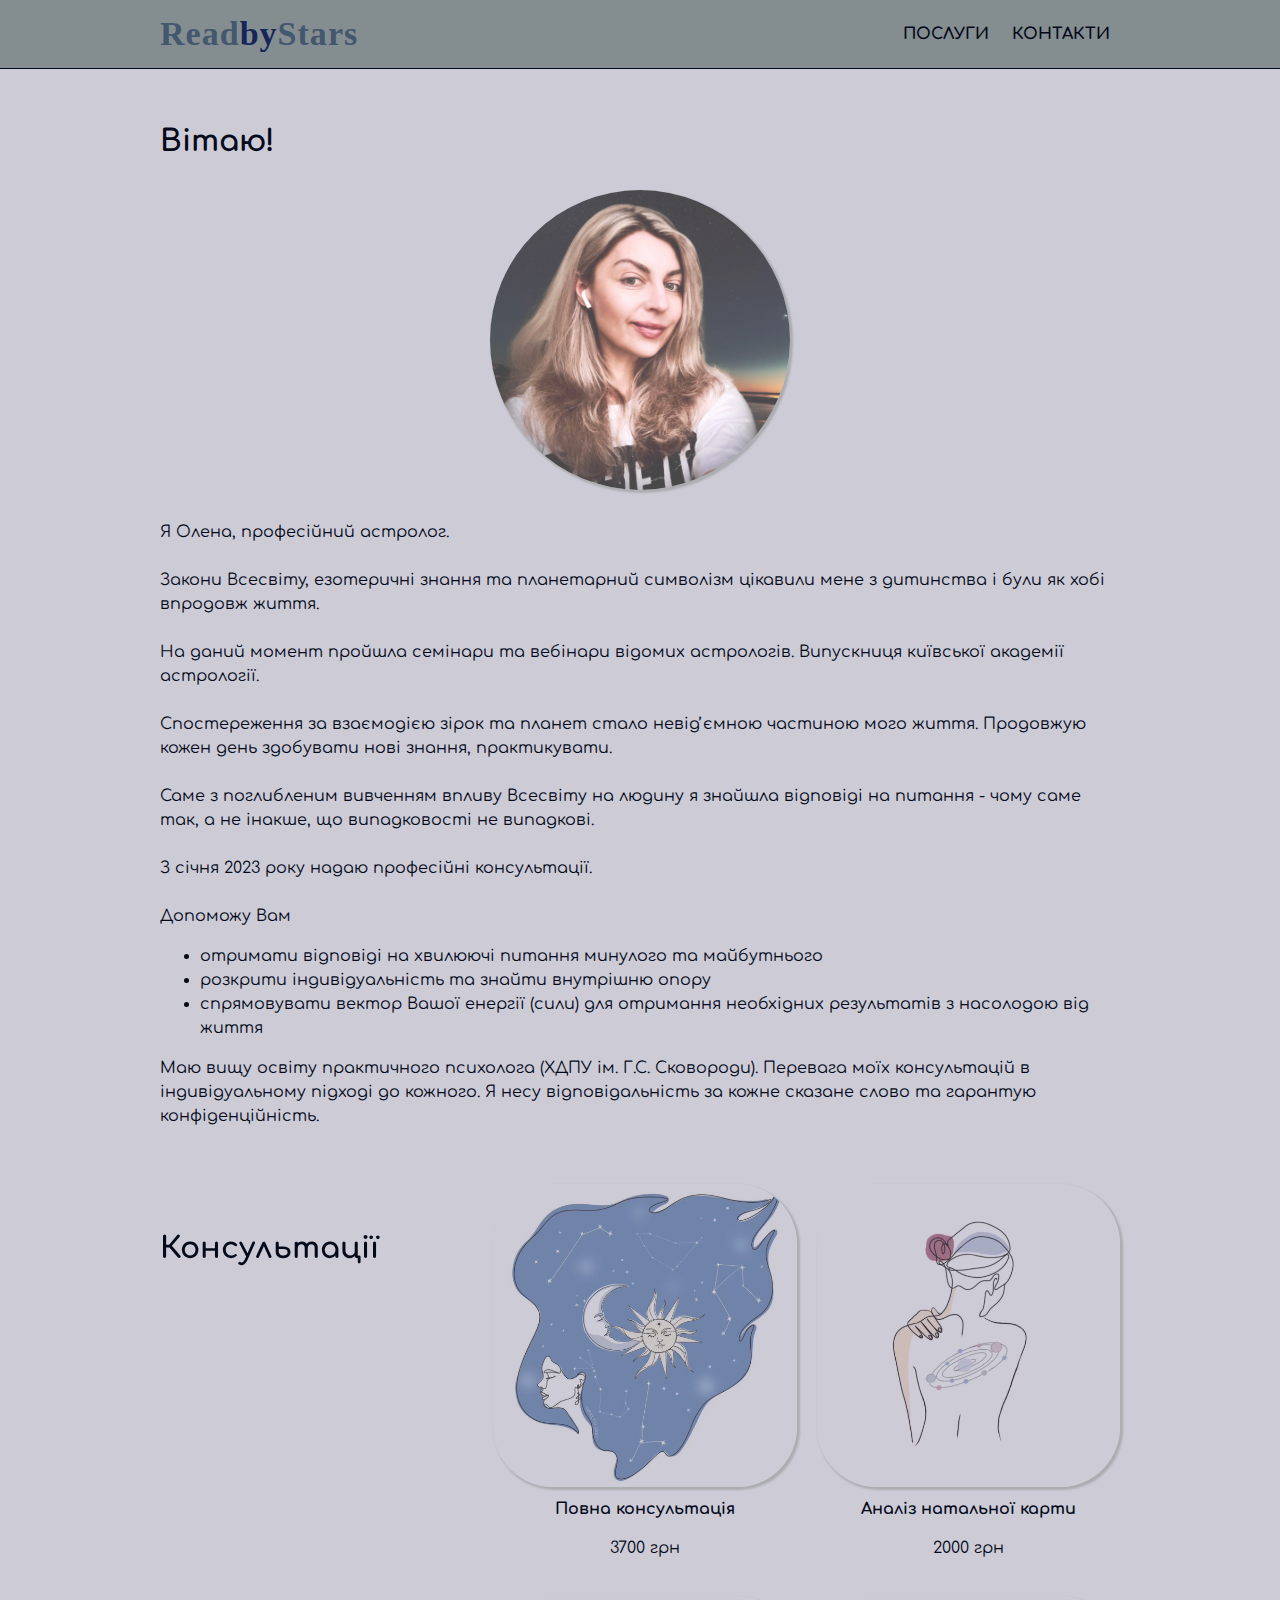
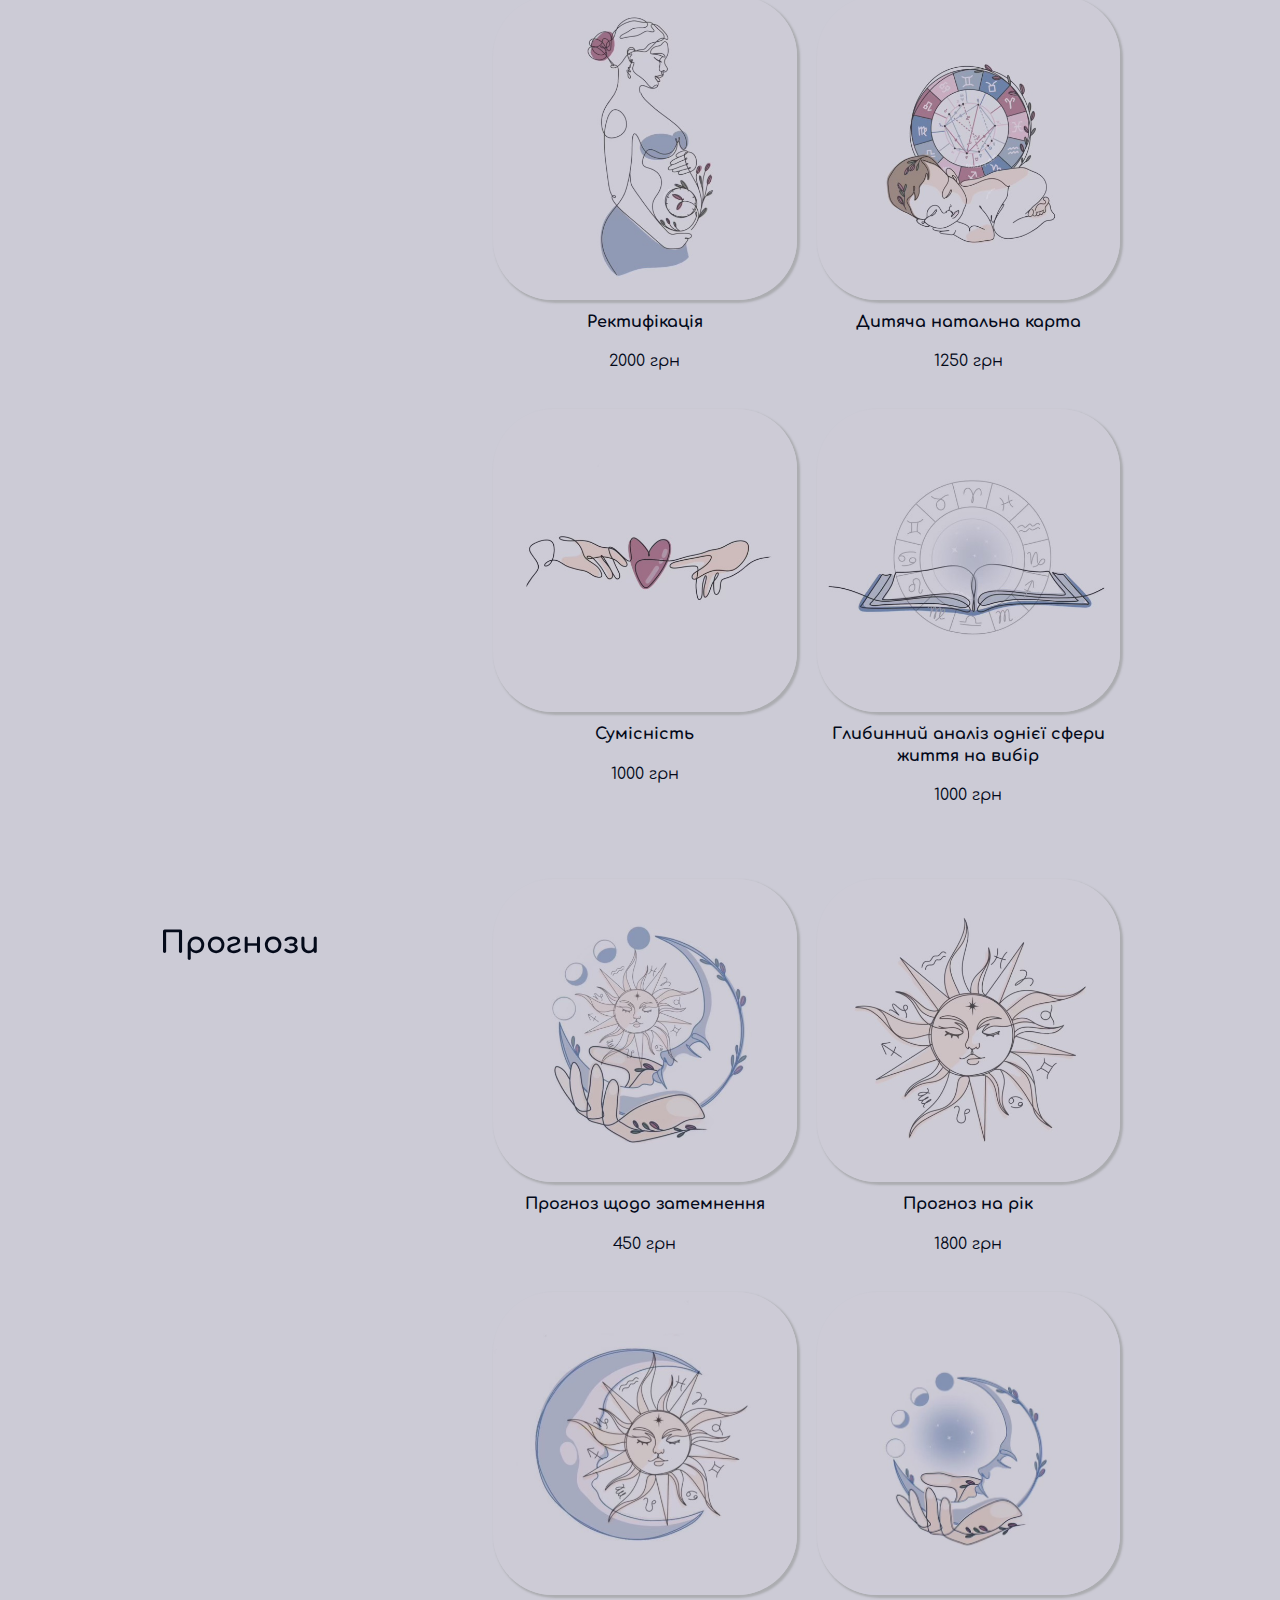
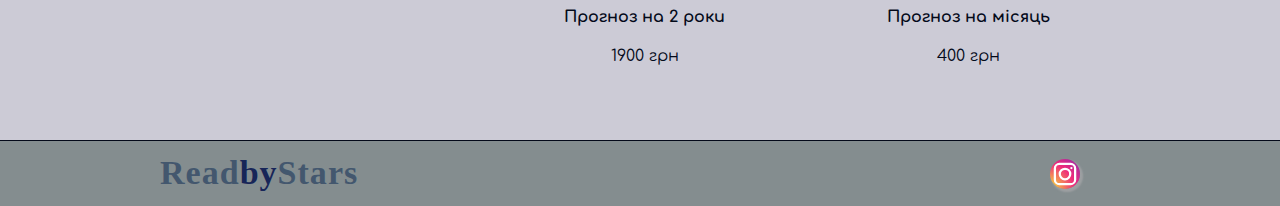
==== services.html @ fa041a6d "add changes" ====
<!DOCTYPE html>
<html lang="en">
  <head>
    <meta charset="UTF-8" />
    <meta
      name="viewport"
      content="width=device-width, initial-scale=1, shrink-to-fit=no, minimal-ui"
    />
    <title>Read by Stars</title>
    <link rel="stylesheet" href="style.css" />
    <link rel="preconnect" href="https://fonts.googleapis.com" />
    <link rel="preconnect" href="https://fonts.gstatic.com" crossorigin />
    <link
      href="https://fonts.googleapis.com/css2?family=Josefin+Sans:wght@100&display=swap"
      rel="stylesheet"
    />
    <link rel="preconnect" href="https://fonts.googleapis.com" />
    <link rel="preconnect" href="https://fonts.gstatic.com" crossorigin />
    <link
      href="https://fonts.googleapis.com/css2?family=Comfortaa:wght@300&display=swap"
      rel="stylesheet"
    />
  </head>
  <body>
    <!-- Шапка -->
    <header class="layout-header">
      <div class="layout-container">
        <a class="logo" href="#"
          ><span class="read">Read</span><span class="by">by</span
          ><span class="stars">Stars</span></a
        >

        <nav class="layout-nav">
          <ul>
            <li class="dropdown">
              <a href="#">Поcлуги</a>

              <div class="dropdown-wrapper">
                <ul class="dropdown-menu">
                  <li>
                    <a href="#services">Консультації</a>
                  </li>
                  <li>
                    <a href="#prognosis">Прогнози</a>
                  </li>
                </ul>
              </div>
            </li>
            <li class="dropdown">
              <a href="#">контакти</a>

              <div class="dropdown-wrapper-contacts">
                <ul class="dropdown-menu">
                  <li>
                    <a class="contact-link" href="mailto:elen@readbystars.space"
                      >elen@readbystars.space</a
                    >
                  </li>

                  <li>
                    <a
                      class="contact-link"
                      href="tg://resolve?domain=@elen_readbystars"
                      >telegram</a
                    >
                  </li>
                  <li>
                    <a
                      href="https://instagram.com/read_by_stars?igshid=MzRlODBiNWFlZA=="
                      >instagram</a
                    >
                  </li>
                </ul>
              </div>
            </li>
          </ul>
        </nav>
      </div>
    </header>

    <!-- Основний контент -->
    <div class="layout-content">
      <div class="layout-container">
        <section class="greeting">
          <h2>Вітаю!</h2>
          <div class="container">
            <img class="photo" src="/images/photo.jpeg" alt="My Photo" />
          </div>
          <p class="paragraph">
            Я Олена, професійний астролог.
            <br /><br />
            Закони Всесвіту, езотеричні знання та планетарний символізм цікавили
            мене з дитинства і були як хобі впродовж життя. <br /><br />На даний
            момент пройшла семінари та вебінари відомих астрологів. Випускниця
            київської академії астрології. <br /><br />Спостереження за
            взаємодією зірок та планет стало невідʼємною частиною мого життя.
            Продовжую кожен день здобувати нові знання, практикувати.
            <br /><br />Саме з поглибленим вивченням впливу Всесвіту на людину я
            знайшла відповіді на питання - чому саме так, а не інакше, що
            випадковості не випадкові. <br /><br />З січня 2023 року надаю
            професійні консультації. <br /><br />
            Допоможу Вам
          </p>
          <ul>
            <li>
              отримати відповіді на хвилюючі питання минулого та майбутнього
            </li>
            <li>розкрити індивідуальність та знайти внутрішню опору</li>
            <li>
              спрямовувати вектор Вашої енергії (сили) для отримання необхідних
              результатів з насолодою від життя
            </li>
          </ul>

          <p>
            Маю вищу освіту практичного психолога (ХДПУ ім. Г.С. Сковороди).
            Перевага моїх консультацій в індивідуальному підході до кожного. Я
            несу відповідальність за кожне сказане слово та гарантую
            конфіденційність.
          </p>
        </section>
        <!-- Консультації -->
        <section id="services" class="section-grid">
          <header class="section-header">
            <h2>Консультації</h2>
          </header>

          <div class="service-grid">
            <article>
              <div class="service-image">
                <img src="/images/1.jpeg" alt="Повна консультація" />
              </div>

              <div class="service-info">
                <h3 class="service-title">
                  <a href="#service-0" class="service-link" id="link0"
                    >Повна консультація</a
                  >
                </h3>
                <p>3700 грн</p>
              </div>

              <div id="service-0" class="modal" data-index="0">
                <div class="modal-box">
                  <h2>Повна консультація</h2>
                  <ol>
                    Склад:
                    <li>
                      Аналіз натальної карти. Інформація по всіх сферах життя:
                      таланти, ресурси, фінансова ємкість, кохання та стосунки,
                      сімʼя, діти, переїзди, призначення та реалізація.
                    </li>
                    <li>Прогнозування подій на найближчі 2 роки.</li>
                    <li>Соляр.</li>
                    <li>Лунар.</li>
                    <li>
                      Ректифікація приблизної дати народження (збірочки або зі
                      слів близьких).
                    </li>
                  </ol>
                  <ul>
                    Для консультації потрібні:
                    <li>Дата, місце, час народження.</li>
                    <li>
                      Заповнення анкети (відправляю одразу після замовлення).
                    </li>
                  </ul>
                  <ul>
                    <li>Вартість: 3700 грн.</li>
                    <li>Час виконання: 2-3 тижні з дати оплати.</li>
                    <li>Формат: онлайн.</li>
                    <li>Тривалість: 1,5 - 2 години.</li>
                  </ul>
                  <div>
                    <button class="button">
                      <a href="tg://resolve?domain=@elen_readbystars"
                        >Замовити</a
                      >
                    </button>
                    <a href="#close" title="Close" class="close" id="close0"
                      >×</a
                    >
                  </div>
                  <!-- <a href="#close" title="Close" class="close" id="close0">×</a> -->
                </div>
              </div>
            </article>

            <article>
              <div class="service-image">
                <img src="/images/3.jpeg" alt="Аналіз натальної карти" />
              </div>

              <div class="service-info">
                <h3 class="service-title">
                  <a href="#service-2" class="service-link" id="link2"
                    >Аналіз натальної карти</a
                  >
                </h3>
                <p>2000 грн</p>
              </div>

              <div class="modal" id="service-2" data-index="2">
                <div class="modal-box">
                  <h2>Аналіз натальної карти</h2>
                  <p>
                    Гороскоп народження або натальна карта - це унікальнe
                    джерело про нас.
                  </p>
                  <ul>
                    Необхідні дані:
                    <li>
                      Точний час народження (бірочка з пологового або
                      ректифікація).
                    </li>
                    <li>Дата та місце народження.</li>
                  </ul>
                  <p>
                    Розглядаються загально всі сфери життя: сильні/слабкі
                    сторони, таланти, можливості, ресурси, фінансова ємкість,
                    джерела доходів, прибуткова діяльність, мотивація,
                    реалізація, переїзди/еміграція ,особисте життя, партнерство,
                    аналіз відповідного образу партнера, очікування від шлюбу,
                    діти, сімʼя, приховані можливості, аналіз ресурсу для
                    зростання та розвитку.
                  </p>
                  <ul>
                    <li>Вартість: 2000 грн.</li>
                    <li>Час виконання: 2 тижні з дати оплати.</li>
                    <li>Формат: онлайн.</li>
                    <li>Тривалість: 1 - 2 години.</li>
                  </ul>
                  <button class="button">
                    <a href="tg://resolve?domain=@elen_readbystars">Замовити</a>
                  </button>
                  <a href="#close" title="Close" class="close" id="close2">×</a>
                </div>
              </div>
            </article>

            <article>
              <div class="service-image">
                <img src="/images/2.jpeg" alt="Ректифікація" />
              </div>

              <div class="service-info">
                <h3 class="service-title">
                  <a href="#service-1" class="service-link" id="link1"
                    >Ректифікація</a
                  >
                </h3>
                <p>2000 грн</p>
              </div>

              <div class="modal" id="service-1" data-index="1">
                <div class="modal-box">
                  <h2>Ректифікація</h2>
                  <p>
                    Точний час народження необхідний для якісних астрологічних
                    прогнозів та гороскопів. Визначнння робиться методом
                    астрологічних розрахунків на основі важливих подій з
                    минулого життя. Чим точніше дати та опис подій, тим краще.
                  </p>

                  <ul>
                    Кожний відповідальний астролог підтвердить, що ректифікація
                    є найскладніша й найзатратніша на ресурси послуга як для
                    клієнта, так і для астролога:
                    <li>
                      Вам доведеться якомога точніше вказати дати подій вашого
                      минулого.
                    </li>
                    <li>
                      Мені, за потреби, доведеться задавати уточнюючі питання.
                    </li>
                  </ul>

                  <p>
                    В моєму світосприйнятті можливо абсолютно все - за Вашу
                    відвертість гарантую залізну конфіденційність!
                  </p>

                  <ul>
                    <li>Вартість: 2000 грн.</li>
                    <li>Час виконання: 2 тижні з дати оплати.</li>
                    <li>Формат: онлайн.</li>
                    <li>Тривалість: 40-60 хвилин.</li>
                    <li>В подарунок йде картина гороскопу народження.</li>
                  </ul>
                  <button class="button">
                    <a href="tg://resolve?domain=@elen_readbystars">Замовити</a>
                  </button>
                  <a href="#close" title="Close" class="close" id="close1">×</a>
                </div>
              </div>
            </article>

            <article>
              <div class="service-image">
                <img src="/images/4.jpeg" alt="Дитяча натальна карта" />
              </div>

              <div class="service-info">
                <h3 class="service-title">
                  <a href="#service-3" class="service-link" id="link3"
                    >Дитяча натальна карта</a
                  >
                </h3>
                <p>1250 грн</p>
              </div>

              <div class="modal" id="service-3" data-index="3">
                <div class="modal-box">
                  <h2>Дитяча натальна карта</h2>
                  <p>
                    Консультація допоможе краще розуміти дитину та відповісти на
                    багато «Як?»
                  </p>
                  <ul>
                    <li>
                      Якою «мовою» розмовляти, щоб дитина Вас чула та було
                      взаєморозуміння.
                    </li>
                    <li>
                      Як дитину буде сприймати оточення та як вона сприйматиме
                      соціум.
                    </li>
                    <li>
                      Які є потреби, сильні та слабкі сторони, підкорегувати.
                    </li>
                    <li>
                      Через яку сферу дитина зможе розкрити свій потенціал,
                      сформувати напрямок розвитку талантів. Підібір гуртків.
                    </li>
                    <li>
                      Який спортивний розвиток обрати, бажані фізичні
                      навантаження.
                    </li>
                    <li>Як замотивувати дитину без тиску.</li>
                    <li>
                      Як правильно відновлювати ментальне здоров‘я дитини.
                    </li>
                    <li>
                      В якому віці будуть відбуватись кризи (початок та
                      закінчення), як будуть проходити.
                    </li>
                  </ul>
                  <p>
                    Даю чіткі дати криз, бо знаю як працює прогностика <br />Для
                    замовлення консультації вкажіть дату, місце та вірний час
                    народження дитини.
                  </p>
                  <ul>
                    <li>Вартість: 1250 грн.</li>
                    <li>Час виконання: 1 тиждень з дати оплати.</li>
                    <li>Формат: онлайн.</li>
                    <li>Тривалість: 1 година.</li>
                  </ul>
                  <button class="button">
                    <a href="tg://resolve?domain=@elen_readbystars">Замовити</a>
                  </button>

                  <a href="#close" title="Close" class="close" id="close3">×</a>
                </div>
              </div>
            </article>

            <article>
              <div class="service-image">
                <img src="/images/6.jpeg" alt="Прогноз на рік" />
              </div>

              <div class="service-info">
                <h3 class="service-title">
                  <a href="#service-5" class="service-link" id="link5"
                    >Сумісність</a
                  >
                </h3>
                <p>1000 грн</p>
              </div>

              <div class="modal" id="service-5" data-index="5">
                <div class="modal-box">
                  <h2>Сумісність</h2>
                  <p>
                    Глибинний аналіз відносин між двома людьми на підставі
                    інформації о взаємодії на психологічному, фізичному,
                    інтелектуальному та дієвому рівні. Розглядається взаємодія
                    всіх елементів: планет, будинків, кармічних та фіктивних
                    точок. З особистого досвіду, взаємопритяжіння відбувається
                    за схожими аспектами або розташуванням світил та планет.
                    Часто нас притягують протилежності - якості, яких в мене
                    нема, я хочу отримати у партнера, «наповнитись» від нього.
                    Природа і суть взаємовідносин відрізняється , коли
                    розглядаємо кохання або робочі стосунки. Романтичні
                    відносини або кохання - найпопулярніша консультація. Надасть
                    розуміння того, який партнер потрібен для сімейного щастя та
                    гармонії Вам та партнеру. Сфери взаємодії, мета зустрічі,
                    гострі кути, кризи та як їх обережно обходити. Останнім
                    часом астрологія використовується і для побудови міцного
                    бізнес - партнерства.
                  </p>
                  <p>Для замовлення консультації необхідні:</p>
                  <ul>
                    <li>Ваша дата, місце та вірний час народження.</li>
                    <li>
                      Дата та місце народження партнера. Час народження за
                      можливості.
                    </li>
                  </ul>
                  <ul>
                    <li>Вартість: 1000 грн.</li>
                    <li>Час виконання: 1 тиждень з дати оплати.</li>
                    <li>Формат: онлайн.</li>
                    <li>Тривалість: 1 година.</li>
                  </ul>
                  <button class="button">
                    <a href="tg://resolve?domain=@elen_readbystars">Замовити</a>
                  </button>

                  <a href="#close" title="Close" class="close" id="close5">×</a>
                </div>
              </div>
            </article>

            <article>
              <div class="service-image">
                <img src="/images/5.jpeg" alt="Синастрія" />
              </div>

              <div class="service-info">
                <h3 class="service-title">
                  <a href="#service-4" class="service-link" id="link4"
                    >Глибинний аналіз однієї сфери життя на вибір</a
                  >
                </h3>
                <p>1000 грн</p>
              </div>

              <div class="modal" id="service-4" data-index="4">
                <div class="modal-box">
                  <h2>Глибинний аналіз однієї сфери життя на вибір</h2>
                  <p>
                    Наш гороскоп народження містить безмежне символічне
                    інформаційне джерело. Кожна сфера має підсфери, а та в свою
                    чергу свої…Там є абсолютно ВСЕ!
                  </p>

                  <ul>
                    Для консультації потрібні:
                    <li>Дата, місце, точний час народження.</li>
                    <li>Заповнення анкети.</li>
                  </ul>

                  <ul>
                    <li>Вартість: 1000 грн.</li>
                    <li>Час виконання: 1 тиждень з дати оплати.</li>
                    <li>Формат: онлайн.</li>
                    <li>Тривалість: 1 година.</li>
                  </ul>
                  <button class="button">
                    <a href="tg://resolve?domain=@elen_readbystars">Замовити</a>
                  </button>
                  <a href="#close" title="Close" class="close" id="close4">×</a>
                </div>
              </div>
            </article>
          </div>
        </section>

        <!-- Прогнози -->
        <section id="prognosis" class="section-grid">
          <header class="section-header">
            <h2>Прогнози</h2>
          </header>

          <div class="service-grid">
            <article>
              <div class="service-image">
                <img src="/images/7.jpeg" alt="Прогноз на рік" />
              </div>

              <div class="service-info">
                <h3 class="service-title">
                  <a href="#service-5" class="service-link" id="link6"
                    >Прогноз щодо затемнення</a
                  >
                </h3>
                <p>450 грн</p>
              </div>

              <div class="modal" id="service-6" data-index="5">
                <div class="modal-box">
                  <h2>Прогноз щодо затемнення</h2>
                  <p>
                    Це звичайні явища, які відбуваються щороку, але вплив від
                    них завжди помітний, та проявляється індивідуально.
                    Затемнення впливають на сфери, де найближчим часом будуть
                    помітні зміни. Дають нові можливості та дбають про
                    особистісний зріст. Вони можуть бути значущими і повністю
                    змінити життя. А можуть пройти без суттєвих змін. Щоб
                    дізнатись більше як саме вплинуть затемнення на Вас,
                    достатньо знати дату, місце та вірний час народження. Я знаю
                    про затемнення все!
                  </p>

                  <ul>
                    <li>Вартість: 450 грн.</li>
                    <li>Час виконання: 1 тиждень з дати оплати.</li>
                    <li>Формат: онлайн.</li>
                    <li>Тривалість: 30 хвилин.</li>
                  </ul>
                  <button class="button">
                    <a href="tg://resolve?domain=@elen_readbystars">Замовити</a>
                  </button>
                  <a href="#close" title="Close" class="close" id="close6">×</a>
                </div>
              </div>
            </article>

            <article>
              <div class="service-image">
                <img src="/images/8.jpeg" alt="Прогноз щодо затемнення" />
              </div>

              <div class="service-info">
                <h3 class="service-title">
                  <a href="#service-7" class="service-link" id="link7"
                    >Прогноз на рік</a
                  >
                </h3>
                <p>1800 грн</p>
              </div>

              <div class="modal" id="service-7" data-index="7">
                <div class="modal-box">
                  <h2>Прогноз на рік</h2>
                  <p>
                    Входить розгляд сфер життя, де буде фокус уваги протягом
                    року. Рекомендації до кожного місяця, на що варто звернути
                    увагу. Стан здоров‘я. Аналіз фінансової сфери. Можливості
                    переїзду, зміни роботи, операцій з нерухомістю. Та інші
                    важливі сфери життя за Вашим запитом. Соляр як додатковий
                    метод прогнозування на рік теж використовую при побудові
                    цього прогнозу. Для замовлення прогнозу на рік необхідно:
                  </p>
                  <ul>
                    <li>
                      знати вірний час народження, дату та місце народження.
                    </li>
                    <li>заповнити анкету.</li>
                  </ul>

                  <p>
                    Якщо час народження невідомий,
                    <a href="#service-1">ректифікація</a> або запит в пологовий
                    можуть допомогти. Ще, як варіант, можна замовити
                    <a href="service-0">повну астрологічну консультацію</a>
                    , куди входить ректифікація та прогнозування на 2 роки.
                  </p>
                  <ul>
                    <li>Вартість: 1800 грн.</li>
                    <li>Час виконання: 2 тижні з дати оплати.</li>
                    <li>Формат: онлайн.</li>
                    <li>Тривалість: 1-2 години.</li>
                  </ul>
                  <button class="button">
                    <a href="tg://resolve?domain=@elen_readbystars">Замовити</a>
                  </button>
                  <a href="#close" title="Close" class="close" id="close7">×</a>
                </div>
              </div>
            </article>

            <article>
              <div class="service-image">
                <img src="/images/9.jpeg" alt="Відповідь на запитання" />
              </div>

              <div class="service-info">
                <h3 class="service-title">
                  <a href="#service-8" class="service-link" id="link8"
                    >Прогноз на 2 роки</a
                  >
                </h3>
                <p>1900 грн</p>
              </div>

              <div class="modal" id="service-8" data-index="8">
                <div class="modal-box">
                  <h2>Прогноз на 2 роки</h2>
                  <p>
                    Входить розгляд сфер життя, де буде фокус уваги впродовж 2
                    років. <br /><br />Аналіз фінансової сфери, карʼєри,
                    відносин, сімʼя, діти, можливості переїзду, зміни роботи,
                    операції з нерухомістю та інші сфери життя за Вашим запитом.
                    <br /><br />В прогноз на 2 роки входить соляр, як додатковий
                    метод прогнозування. <br /><br />Для замовлення прогнозу на
                    2 роки необхідно знати вірний час народження, дату та місце
                    народження. Заповнити анкету. <br /><br />Якщо час
                    народження невідомий, ректифікація або запит в пологовий
                    можуть допомогти. Ще, як варіант, можна замовити повну
                    астрологічну консультацію, куди входить ректифікація та
                    прогнозування на 2 роки.
                  </p>
                  <ul>
                    <li>Вартість: 1900 грн.</li>
                    <li>Час виконання: 2 тижні з дати оплати.</li>
                    <li>Формат: онлайн.</li>
                    <li>Тривалість: 1-2 години.</li>
                  </ul>
                  <button class="button">
                    <a href="tg://resolve?domain=@elen_readbystars">Замовити</a>
                  </button>
                  <a href="#close" title="Close" class="close" id="close8">×</a>
                </div>
              </div>
            </article>

            <article>
              <div class="service-image">
                <img src="/images/10.jpeg" alt="Прогнох на місяць" />
              </div>

              <div class="service-info">
                <h3 class="service-title">
                  <a href="#service-9" class="service-link" id="link9"
                    >Прогноз на місяць</a
                  >
                </h3>
                <p>400 грн</p>
              </div>

              <div class="modal" id="service-9" data-index="9">
                <div class="modal-box">
                  <h2>Прогноз на 2 роки</h2>
                  <p>
                    Входить розгляд сфер життя, де буде фокус уваги впродовж 2
                    років. <br /><br />Аналіз фінансової сфери, карʼєри,
                    відносин, сімʼя, діти, можливості переїзду, зміни роботи,
                    операції з нерухомістю та інші сфери життя за Вашим запитом.
                    <br /><br />В прогноз на 2 роки входить соляр, як додатковий
                    метод прогнозування. <br /><br />Для замовлення прогнозу на
                    2 роки необхідно знати вірний час народження, дату та місце
                    народження. Заповнити анкету. <br /><br />Якщо час
                    народження невідомий, ректифікація або запит в пологовий
                    можуть допомогти. Ще, як варіант, можна замовити повну
                    астрологічну консультацію, куди входить ректифікація та
                    прогнозування на 2 роки.
                  </p>
                  <ul>
                    <li>Вартість: 1900 грн.</li>
                    <li>Час виконання: 2 тижні з дати оплати.</li>
                    <li>Формат: онлайн.</li>
                    <li>Тривалість: 1-2 години.</li>
                  </ul>
                  <button class="button">
                    <a href="tg://resolve?domain=@elen_readbystars">Замовити</a>
                  </button>
                  <a href="#close" title="Close" class="close" id="close9">×</a>
                </div>
              </div>
            </article>
          </div>
        </section>
      </div>
    </div>

    <script src="/script.js"></script>

    <!-- Підвал -->
    <footer class="layout-footer">
      <div class="layout-container">
        <a class="logo" href="#"
          ><span class="read">Read</span><span class="by">by</span
          ><span class="stars">Stars</span></a
        >
        <div class="social-links">
          <!-- <a href="https://instagram.com/read_by_stars?igshid=MzRlODBiNWFlZA=="
            ><img
              src="/images/iconfinder-social-media-applications-3instagram-4102579_113804.svg"
              alt="instagram"
              class="cocial_icon"
              width="30px"
              height="30px"
          /></a>
          <a href="https://instagram.com/read_by_stars?igshid=MzRlODBiNWFlZA=="
            ><img
              src="/images/iconfinder-social-media-applications-3instagram-4102579_113804.svg"
              alt="instagram"
              class="cocial_icon"
              width="30px"
              height="30px"
          /></a> -->
          <a href="https://instagram.com/read_by_stars?igshid=MzRlODBiNWFlZA=="
            ><img
              src="/images/iconfinder-social-media-applications-3instagram-4102579_113804.svg"
              alt="instagram"
              class="cocial_icon"
              width="30px"
              height="30px"
          /></a>
          <!-- <a href="https://www.tiktok.com/@read_by_stars?_t=8g5tJAUYlQk&_r=1"
            ><img
              src="/images/tiktok_logo_icon_188431.svg"
              alt="tiktok"
              class="cocial_icon"
              width="30px"
              height="30px"
          /></a> -->
        </div>
      </div>
    </footer>
  </body>
</html>
---- style.css ----
:root {
  font-family: "Comfortaa", sans-serif;
  font-size: 16px;
  line-height: 1.5;
  color: #040a1a;

  box-sizing: border-box;
}

*,
*::before,
*::after {
  box-sizing: inherit;
}

body {
  background-color: rgb(204, 203, 214);

  margin: 0;
}

a {
  color: #040a1a;
  text-decoration: none;
}

a:hover {
  color: #040a1a;
}

img {
  display: block;
  max-width: 100%;
  max-height: 100%;
  border-radius: 60px;
  box-shadow: 2px 2px 2px 1px rgba(164, 165, 168, 0.8);
}

.photo {
  width: 300px;

  border-radius: 300px;
}

.layout-container {
  margin-left: auto;
  margin-right: auto;

  max-width: 960px;
}

.layout-header {
  padding-top: 14px;
  padding-bottom: 14px;

  background: rgb(132, 141, 143);

  border-bottom: 1px solid #040a1a;

  position: fixed;
  top: 0;
  right: 0;
  left: 0;
  z-index: 100;
}

.layout-header > .layout-container {
  display: flex;
  flex-flow: row nowrap;
  justify-content: space-between;
  align-items: center;
}

.layout-nav > ul {
  list-style: none;

  margin-top: 0;
  margin-bottom: 0;
  padding-left: 0;

  display: flex;
  flex-flow: row nowrap;
}

.layout-nav > ul > li {
  margin-left: 3px;
}

.layout-nav > ul > li:first-child {
  margin-left: 0;
}

.layout-nav > ul > li > a {
  font-weight: 700;
  text-transform: uppercase;

  border-radius: 8px;
  padding: 6px 10px;

  display: block;
}

.layout-nav > ul > li > a:hover,
.layout-nav > ul > li:hover > a {
  color: #24a3ff;
  background: #e9ecf31a;
}

.layout-nav > ul > .dropdown {
  position: relative;
}

.layout-nav > ul > .dropdown:hover > .dropdown-wrapper {
  display: block;
}
.layout-nav > ul > .dropdown:hover > .dropdown-wrapper-contacts {
  display: block;
}

.layout-content {
  margin-top: 125px;
}

.dropdown-wrapper {
  padding-top: 12px;

  display: none;

  position: absolute;
  top: 100%;
  left: 0;
  z-index: 120;
}

.dropdown-wrapper-contacts {
  padding-top: 12px;

  display: none;

  position: absolute;
  top: 100%;
  right: 0;
  z-index: 120;
}

.dropdown-menu {
  list-style: none;

  padding: 8px;
  margin: 0;

  border-radius: 8px;

  background: #ffffff;
  box-shadow: 0px 4px 12px 0px #0e101414;

  min-width: 221px;
}

.dropdown-menu > li > a {
  padding: 8px;

  display: block;
  border-radius: 4px;

  color: #0e1014;
  font-size: 16px;
  font-weight: 400;
  line-height: 1.5;
}

.dropdown-menu > li > a:hover {
  background: #ebf6ff;
  color: #1b8be0;
}

.logo {
  font-family: "Raleway";
  font-weight: 700;
  font-size: 34px;
  line-height: 1.19;
  letter-spacing: 0.03em;
  color: rgb(67, 87, 110);
  outline: none;
  text-decoration: none;
}

.by {
  color: #172558;
}

/* .greeting {
  background-color: #efebeb;
  padding: 20px;
  border-radius: 15px;

  display: flex;
  flex-direction: row; 
} */
.service-grid > article {
  position: relative;
}

.section-grid {
  margin: 56px 0;

  display: grid;
  grid-template-columns: 1fr 2fr;
  grid-gap: 40px 20px;
}

.section-header h2 {
  position: sticky;
  top: 125px;
  z-index: 50;
}

.section-header {
  padding-top: 48px;
  padding-bottom: 32px;
}

article {
  /* box-shadow: 2px 2px 2px 1px rgba(33, 22, 73, 0.2); */
  border-radius: 60px;
}

.container {
  display: flex;
  justify-content: center;
  margin: 30px auto;
}

.service-grid {
  display: grid;
  grid-template-columns: 1fr 1fr;
  grid-gap: 20px 20px;
}

.service-image {
  position: relative;
}

h2 {
  font-size: 30px;
  font-weight: 700;
  line-height: 1.15;

  margin-top: 0;
  margin-bottom: 0;
}

.service-info {
  text-align: center;
  margin-top: 8px;
}

.service-title {
  margin: 12px 0;

  font-size: 16px;
  font-weight: 700;
  line-height: 1.333333;
}

.service-link::after {
  content: "";

  display: block;

  position: absolute;
  top: 0;
  right: 0;
  bottom: 0;
  left: 0;
}

.wide-title .service-title {
  font-size: 24px;
  line-height: 1.25;
}

.button {
  padding: 10px;
  font-family: "Comfortaa", sans-serif;
  font-size: 14px;
  color: #131c2f;
  background-color: #ebf6ff;
  border: 1px solid #131c2f;
  border-radius: 10px;
}

.button:hover {
  background-color: #bedaf1;
}

/* модал */
.modal {
  position: fixed;
  left: 0;
  top: 0;
  width: 100%;
  height: 100vh;
  z-index: 999999999;
  background-color: rgba(0, 0, 0, 0.3);
  display: grid;
  align-items: center;
  justify-content: center;
  overflow-y: auto;
  visibility: hidden;
  opacity: 0;
  transition: opacity 0.4s, visibility 0.4s;
}

.modal-box {
  max-width: 550px;
  min-width: 500px;
  max-height: 75%;
  overflow: auto;
  padding: 45px;
  z-index: 1;
  background-color: #ebf6ff;
  margin: 30px 15px;
  transform: scale(0);
  transition: transform 0.8s;
  color: #131c2f;
  border-radius: 10px;
}

.modal.open {
  visibility: visible;
  opacity: 1;
}

.modal.open .modal-box {
  transform: scale(1);
}

/* rsytwm */

.layout-footer {
  padding-top: 12px;
  padding-bottom: 12px;

  background: rgb(132, 141, 143);

  border-top: 1px solid #040a1a;
}

.layout-footer > .layout-container {
  display: flex;
  flex-flow: row nowrap;
  justify-content: space-between;
  align-items: center;
}

.social-links {
  display: flex;
  gap: 40px;
  margin-right: 40px;
}

.social-media {
  display: flex;
  flex-flow: row nowrap;
}

.social-icon {
  height: 30px;
  width: 30px;
}

@media screen and (max-width: 1000px) {
  layout-header > .layout-container {
    display: flex;
    flex-flow: row nowrap;
    justify-content: space-between;
    align-items: center;
  }

  .layout-container {
    margin-left: 30px;
    margin-right: 30px;
  }

  .section-header {
    padding-bottom: 32px;
  }

  .section-grid {
    display: grid;
    grid-template-columns: 1fr;
    grid-gap: 40px 20px;
  }

  .section-header h2 {
    position: sticky;
  }

  .service-grid {
    grid-template-columns: 1fr 1fr;
  }

  .article-grid {
    padding-bottom: 56px;
  }

  .article-grid {
    display: grid;
    grid-template-columns: 1fr 1fr;
    grid-gap: 40px 20px;
  }

  .modal-box {
    max-width: 100%;
    min-width: 100%;
  }
}

@media screen and (max-width: 500px) {
  .layout-header > .layout-container {
    display: flex;
    flex-direction: column;
    justify-content: space-between;
    align-items: center;
  }

  .layout-container {
    margin-left: 30px;
    margin-right: 30px;
  }

  .layout-nav > ul > li > a {
    font-size: 12px;
  }

  .section-header {
    padding-bottom: 32px;
  }

  .section-header h2 {
    position: sticky;
  }

  .service-grid {
    grid-template-columns: 1fr;
  }

  .article-grid {
    padding-bottom: 56px;
  }

  .article-grid {
    display: grid;
    grid-template-columns: 1fr 1fr;
    grid-gap: 40px 20px;
  }

  .modal-box {
    max-width: 90%;
    min-width: 90%;
    max-height: 75%;
    overflow: auto;
  }

  .logo {
    font-size: 24px;
  }
}

/* Стили кнопки "х" ("Закрыть")  */
.close {
  position: absolute;
  right: 25px;
  top: 25px;
  float: right;
  font-family: sans-serif;
  font-size: 24px;
  font-weight: 700;
  line-height: 1;
  color: #000;
  text-shadow: 0 1px 0 #fff;
  opacity: 0.5;
  text-decoration: none;
}
/* Стили для закрывающей кнопки в фокусе или наведении */
.close:focus,
.close:hover {
  color: #000;
  text-decoration: none;
  cursor: pointer;
  opacity: 0.75;
}
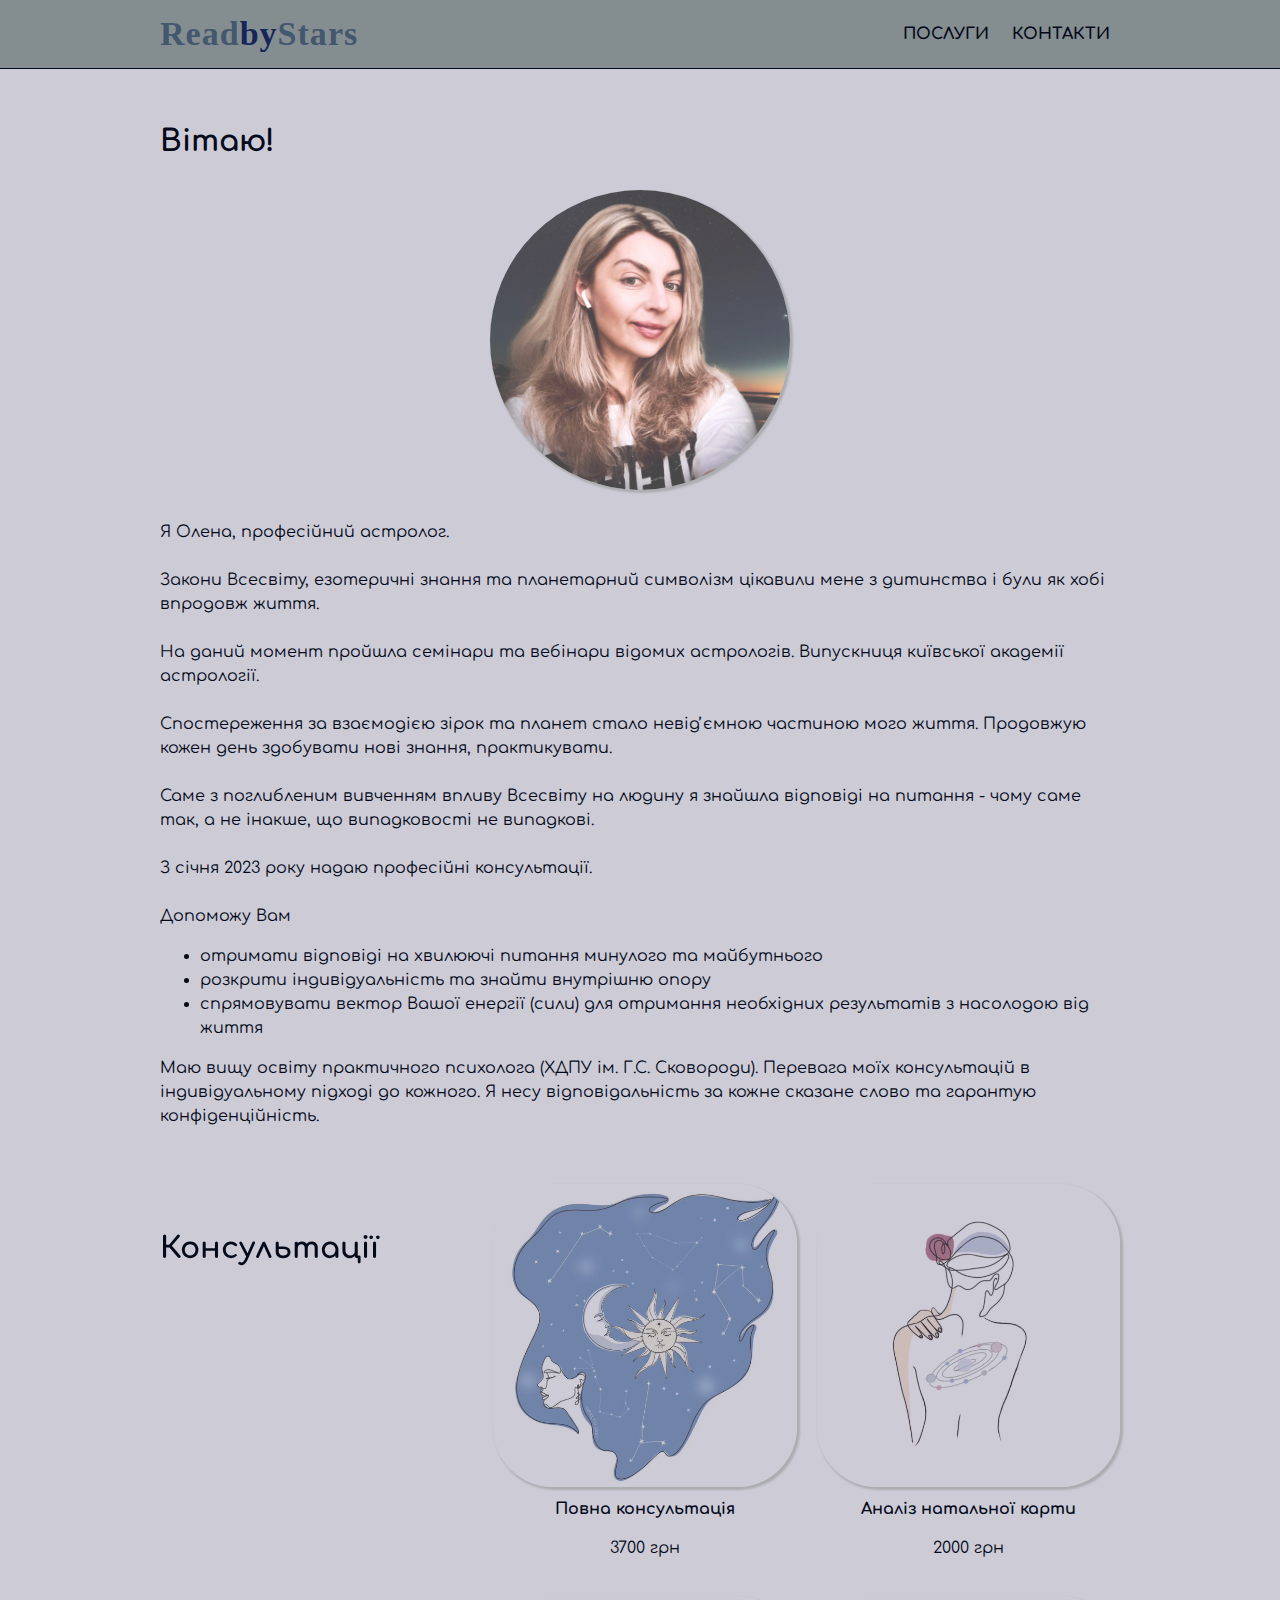
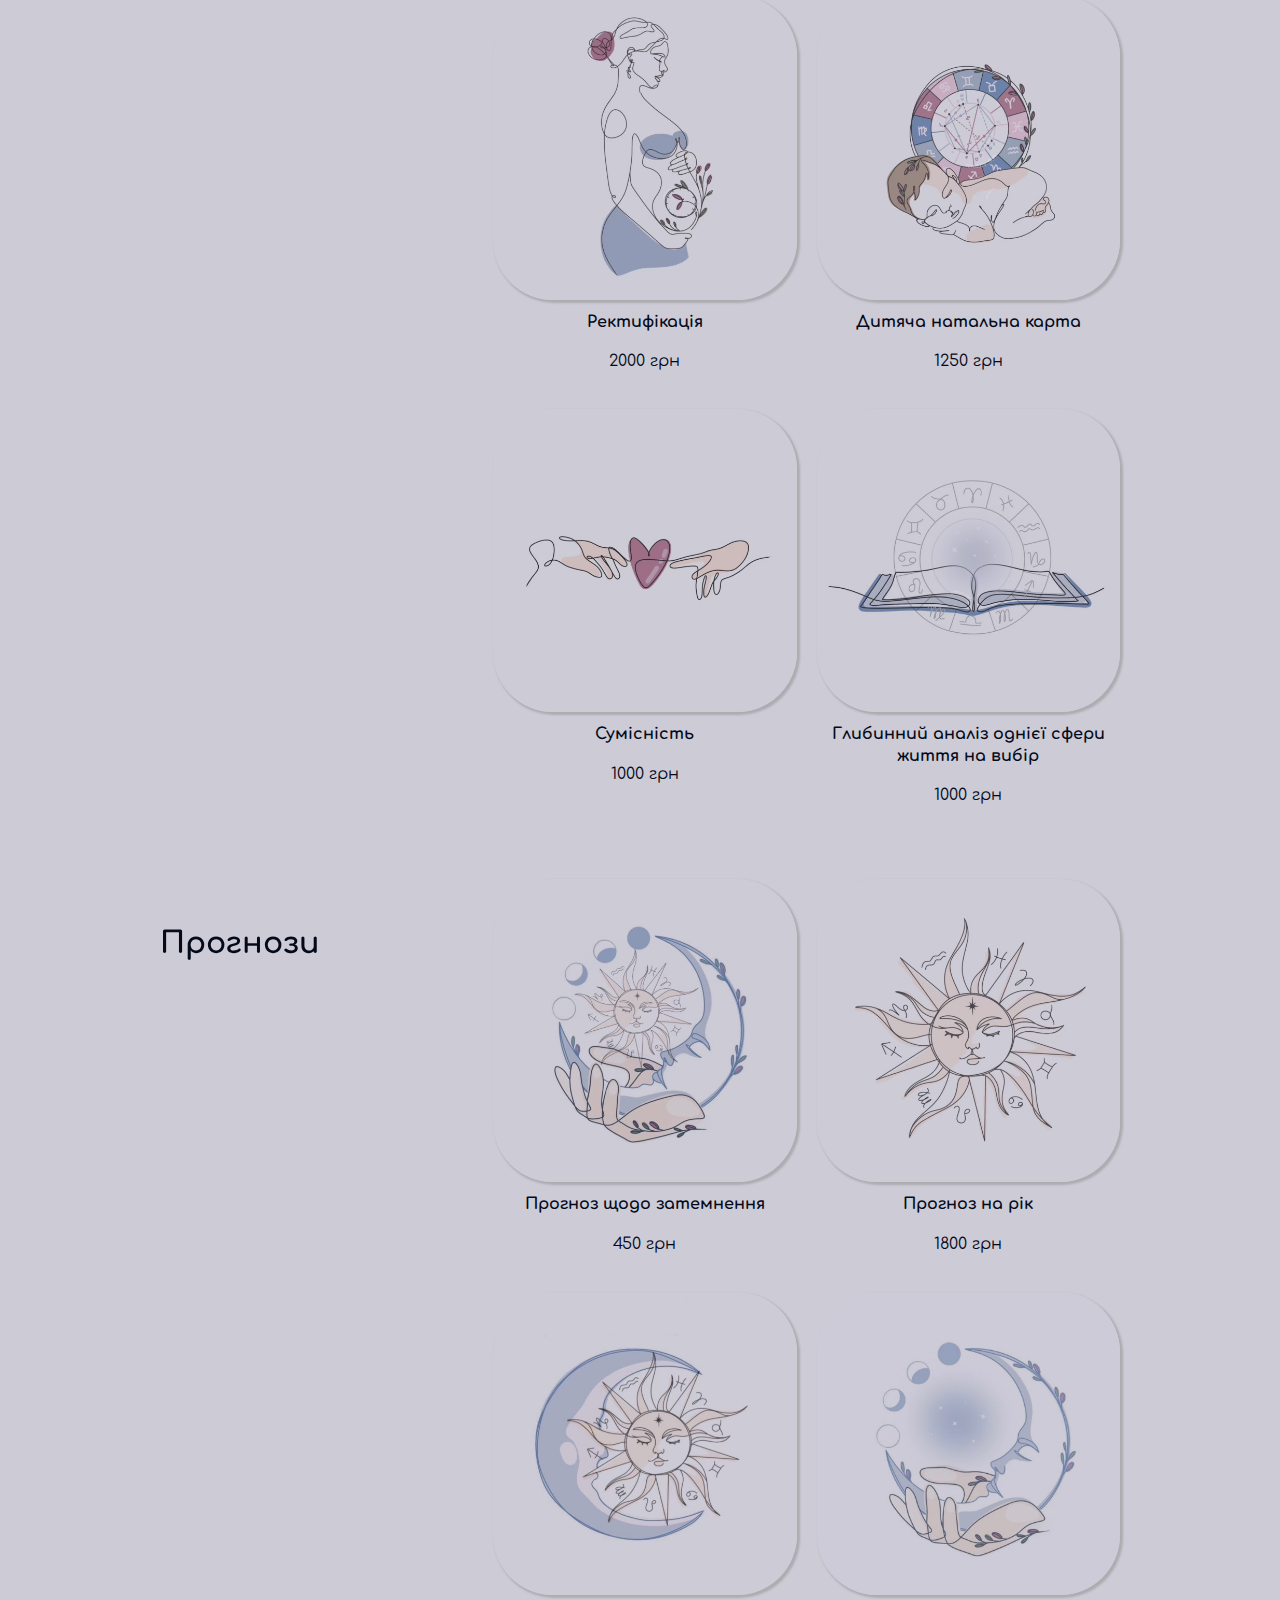
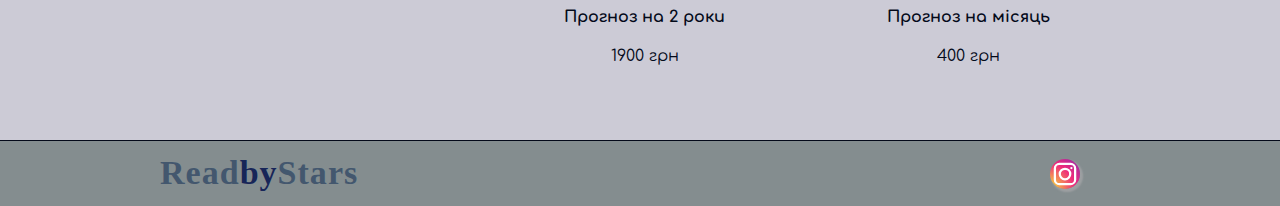
==== commit b70f392d: "added last service, changed close-btn" ====
--- a/services.html
+++ b/services.html
@@ -633,26 +633,31 @@
 
               <div class="modal" id="service-9" data-index="9">
                 <div class="modal-box">
-                  <h2>Прогноз на 2 роки</h2>
-                  <p>
-                    Входить розгляд сфер життя, де буде фокус уваги впродовж 2
-                    років. <br /><br />Аналіз фінансової сфери, карʼєри,
-                    відносин, сімʼя, діти, можливості переїзду, зміни роботи,
-                    операції з нерухомістю та інші сфери життя за Вашим запитом.
-                    <br /><br />В прогноз на 2 роки входить соляр, як додатковий
-                    метод прогнозування. <br /><br />Для замовлення прогнозу на
-                    2 роки необхідно знати вірний час народження, дату та місце
-                    народження. Заповнити анкету. <br /><br />Якщо час
-                    народження невідомий, ректифікація або запит в пологовий
-                    можуть допомогти. Ще, як варіант, можна замовити повну
-                    астрологічну консультацію, куди входить ректифікація та
-                    прогнозування на 2 роки.
-                  </p>
-                  <ul>
-                    <li>Вартість: 1900 грн.</li>
-                    <li>Час виконання: 2 тижні з дати оплати.</li>
-                    <li>Формат: онлайн.</li>
-                    <li>Тривалість: 1-2 години.</li>
+                  <h2>Прогноз на місяцьи</h2>
+                  <p>
+                    Точніше, на 28 днів. <br />Щоденна інформація для якісного
+                    розподілу енергії впродовж місяця, яка грунтується на
+                    внутрішніх бажаннях. Загальний фон обраного місяця. Стан
+                    здоровʼя.
+                  </p>
+                  <ul>
+                    Для замовлення прогнозу на місяць необхідно:
+                    <li>
+                      Знати вірний час народження, дату та місце народження.
+                    </li>
+                    <li>Заповнити анкету.</li>
+                  </ul>
+                  <p>
+                    Якщо час народження невідомий, ректифікація або запит в
+                    пологовий можуть допомогти. Ще, як варіант, можна замовити
+                    <a href="#service-0">повну астрологічну консультацію </a>,
+                    куди входить ректифікація, та прогнозування.
+                  </p>
+                  <ul>
+                    <li>Вартість: 400 грн.</li>
+                    <li>Час виконання: 1 тижденьз дати оплати.</li>
+                    <li>Формат: онлайн.</li>
+                    <li>Тривалість: 30 - 60 хвилин.</li>
                   </ul>
                   <button class="button">
                     <a href="tg://resolve?domain=@elen_readbystars">Замовити</a>
--- a/style.css
+++ b/style.css
@@ -478,7 +478,7 @@
   font-size: 24px;
   font-weight: 700;
   line-height: 1;
-  color: #000;
+  color: #f70404;
   text-shadow: 0 1px 0 #fff;
   opacity: 0.5;
   text-decoration: none;
@@ -486,7 +486,7 @@
 /* Стили для закрывающей кнопки в фокусе или наведении */
 .close:focus,
 .close:hover {
-  color: #000;
+  color: #fb0303;
   text-decoration: none;
   cursor: pointer;
   opacity: 0.75;
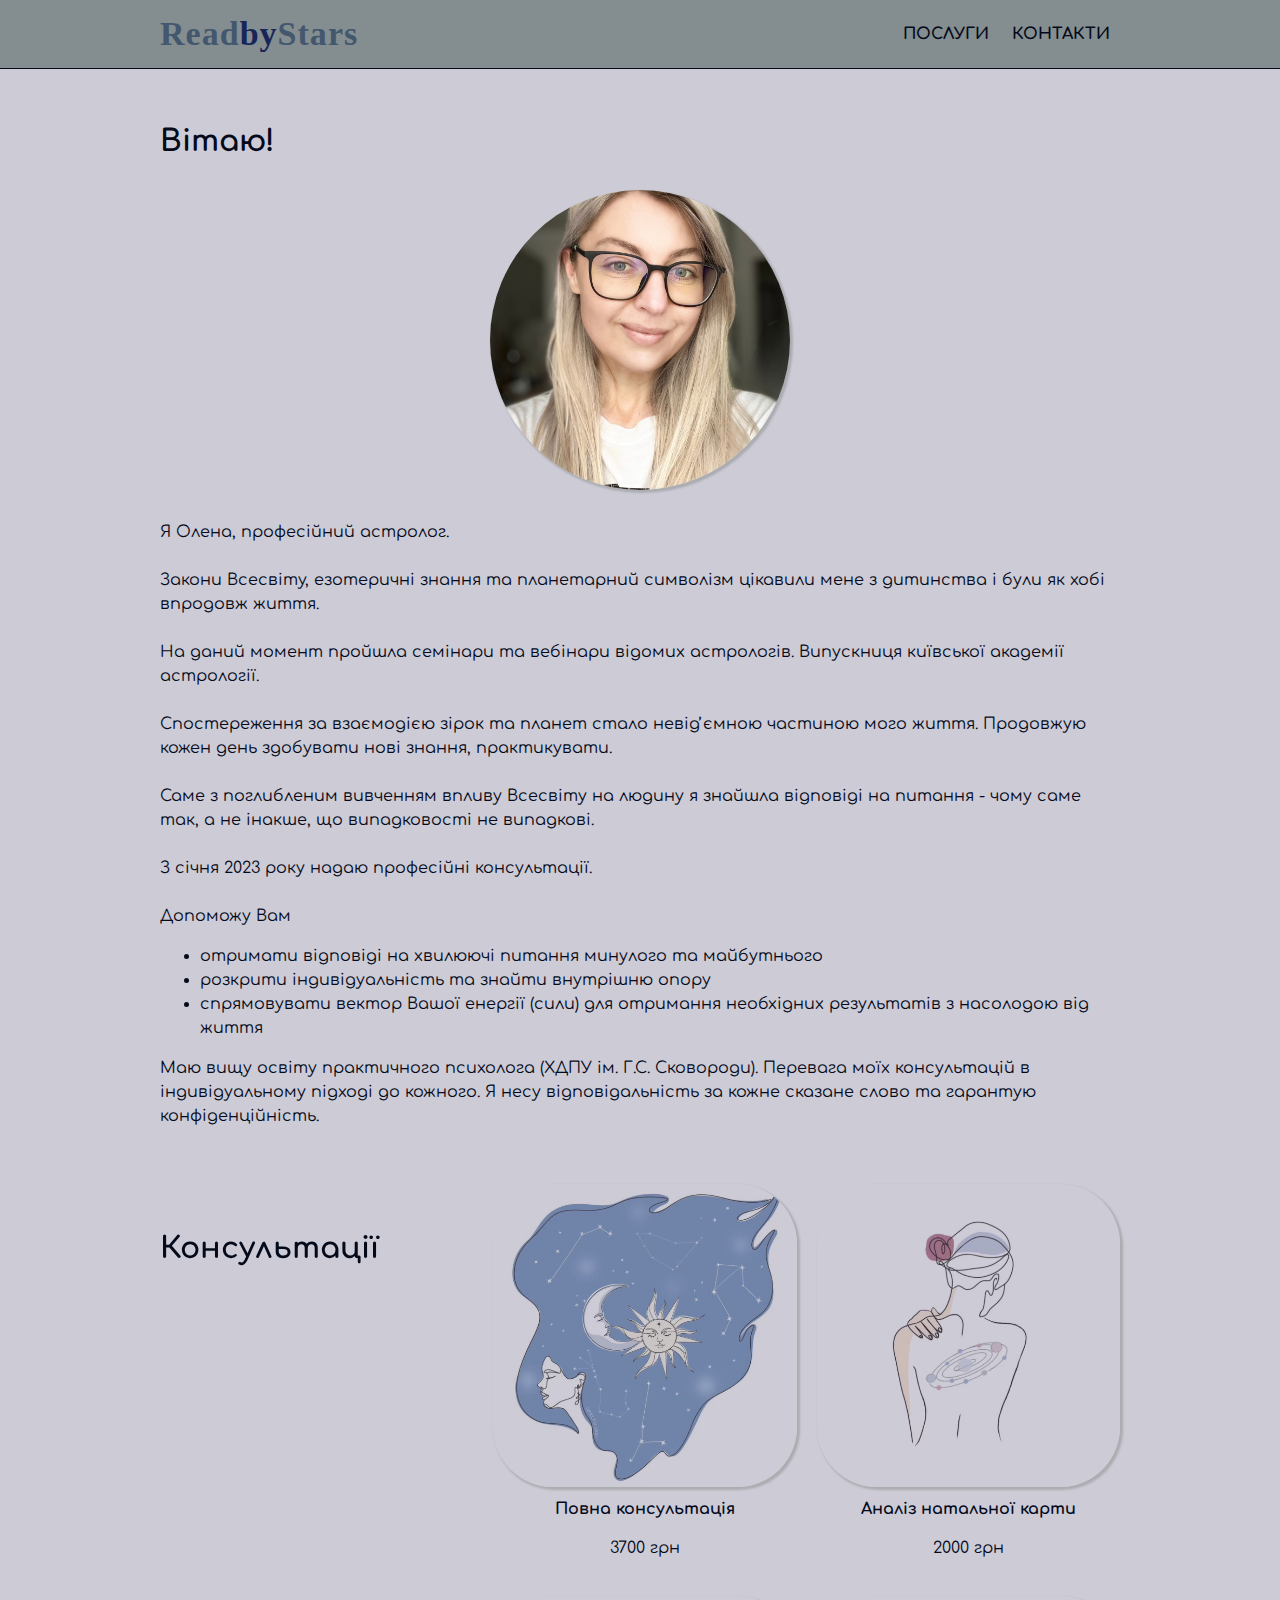
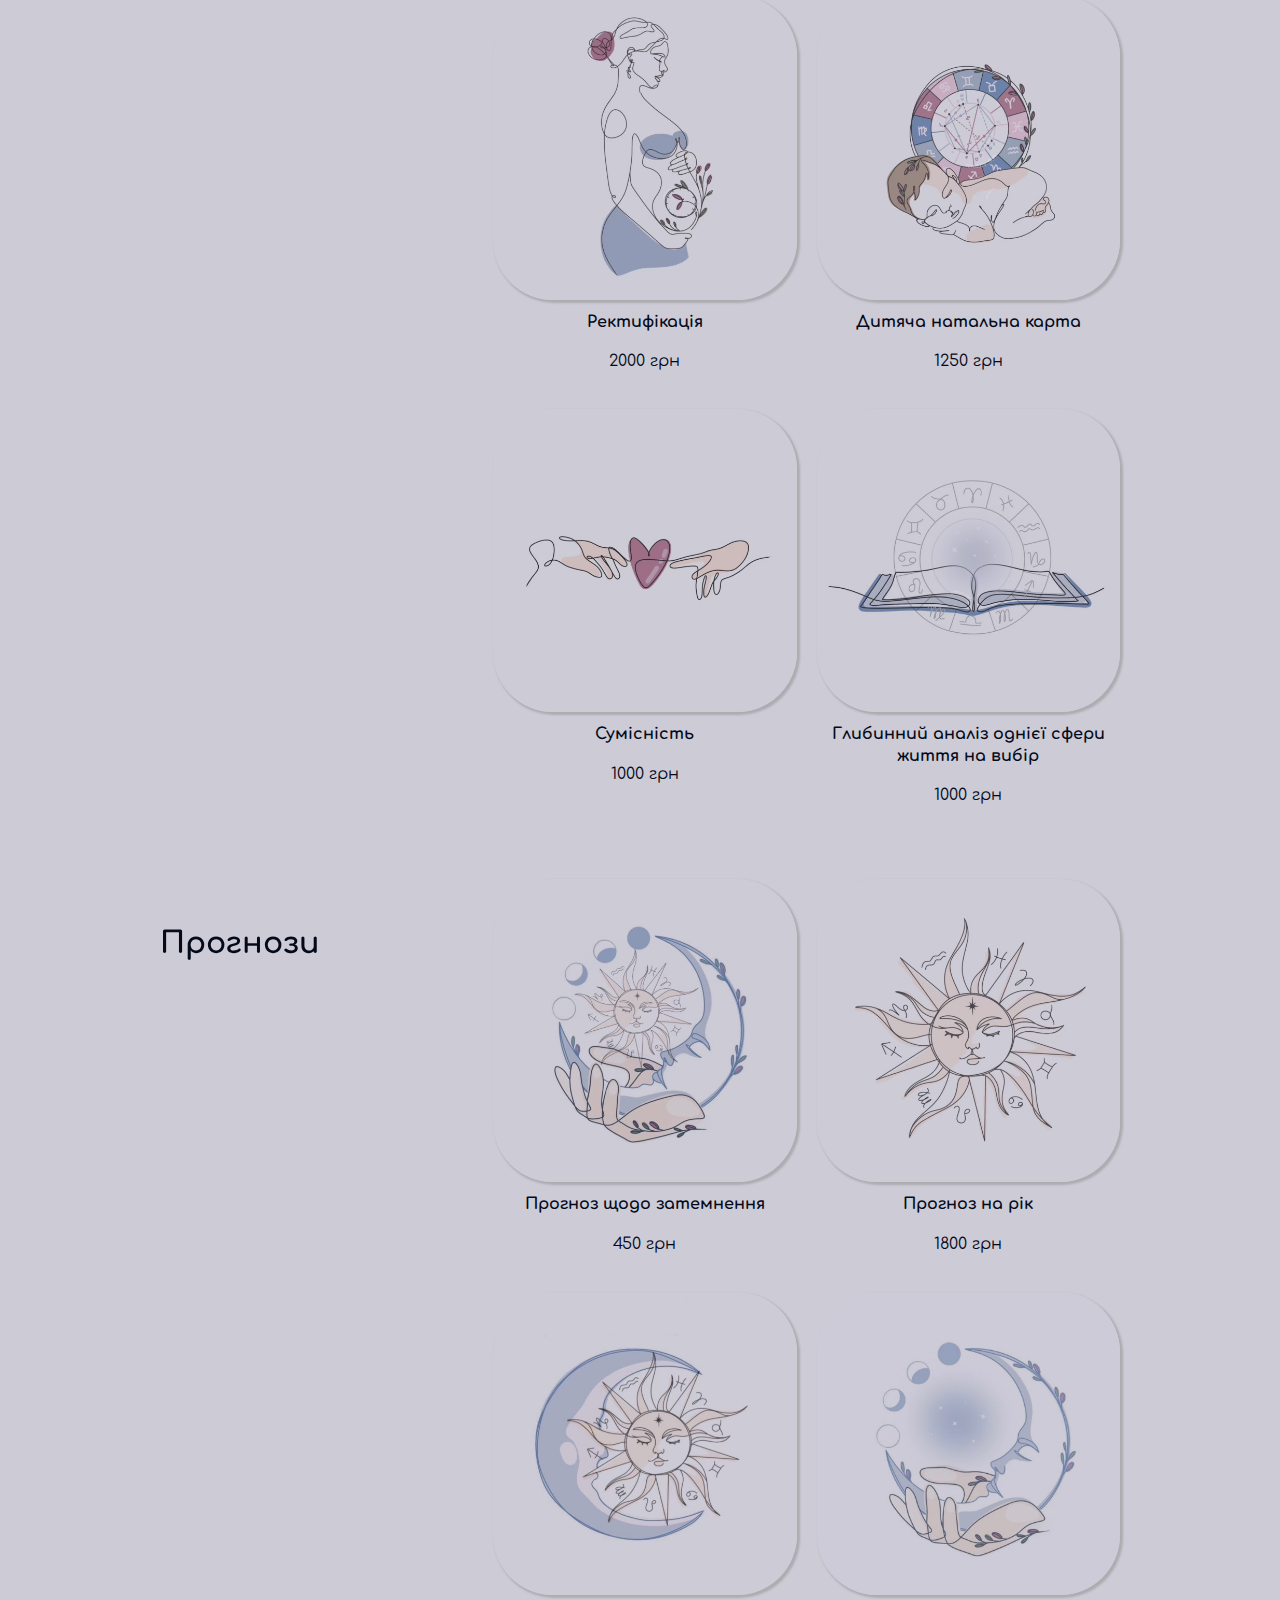
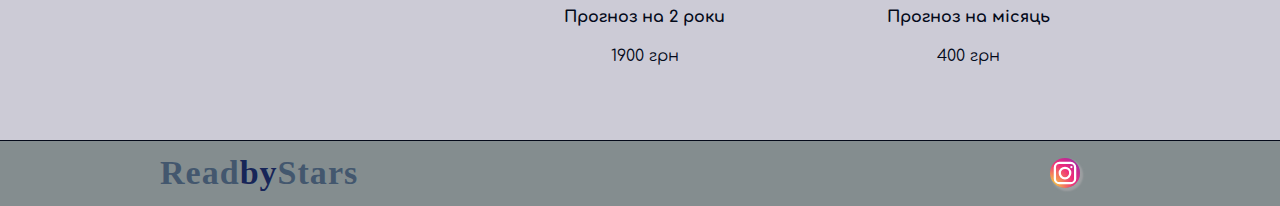
==== commit 293aa692: "add changes" ====
--- a/services.html
+++ b/services.html
@@ -84,7 +84,7 @@
         <section class="greeting">
           <h2>Вітаю!</h2>
           <div class="container">
-            <img class="photo" src="/images/photo.jpeg" alt="My Photo" />
+            <img class="photo" src="/images/photo3.jpeg" alt="My Photo" />
           </div>
           <p class="paragraph">
             Я Олена, професійний астролог.
@@ -482,14 +482,14 @@
 
               <div class="service-info">
                 <h3 class="service-title">
-                  <a href="#service-5" class="service-link" id="link6"
+                  <a href="#service-6" class="service-link" id="link6"
                     >Прогноз щодо затемнення</a
                   >
                 </h3>
                 <p>450 грн</p>
               </div>
 
-              <div class="modal" id="service-6" data-index="5">
+              <div class="modal" id="service-6" data-index="6">
                 <div class="modal-box">
                   <h2>Прогноз щодо затемнення</h2>
                   <p>
@@ -520,7 +520,7 @@
 
             <article>
               <div class="service-image">
-                <img src="/images/8.jpeg" alt="Прогноз щодо затемнення" />
+                <img src="/images/8.jpeg" alt="Прогноз на рік" />
               </div>
 
               <div class="service-info">
@@ -633,7 +633,7 @@
 
               <div class="modal" id="service-9" data-index="9">
                 <div class="modal-box">
-                  <h2>Прогноз на місяцьи</h2>
+                  <h2>Прогноз на місяць</h2>
                   <p>
                     Точніше, на 28 днів. <br />Щоденна інформація для якісного
                     розподілу енергії впродовж місяця, яка грунтується на
@@ -655,7 +655,7 @@
                   </p>
                   <ul>
                     <li>Вартість: 400 грн.</li>
-                    <li>Час виконання: 1 тижденьз дати оплати.</li>
+                    <li>Час виконання: 1 тиждень з дати оплати.</li>
                     <li>Формат: онлайн.</li>
                     <li>Тривалість: 30 - 60 хвилин.</li>
                   </ul>
--- a/style.css
+++ b/style.css
@@ -304,6 +304,7 @@
   z-index: 999999999;
   background-color: rgba(0, 0, 0, 0.3);
   display: grid;
+  padding: 30px auto;
   align-items: center;
   justify-content: center;
   overflow-y: auto;
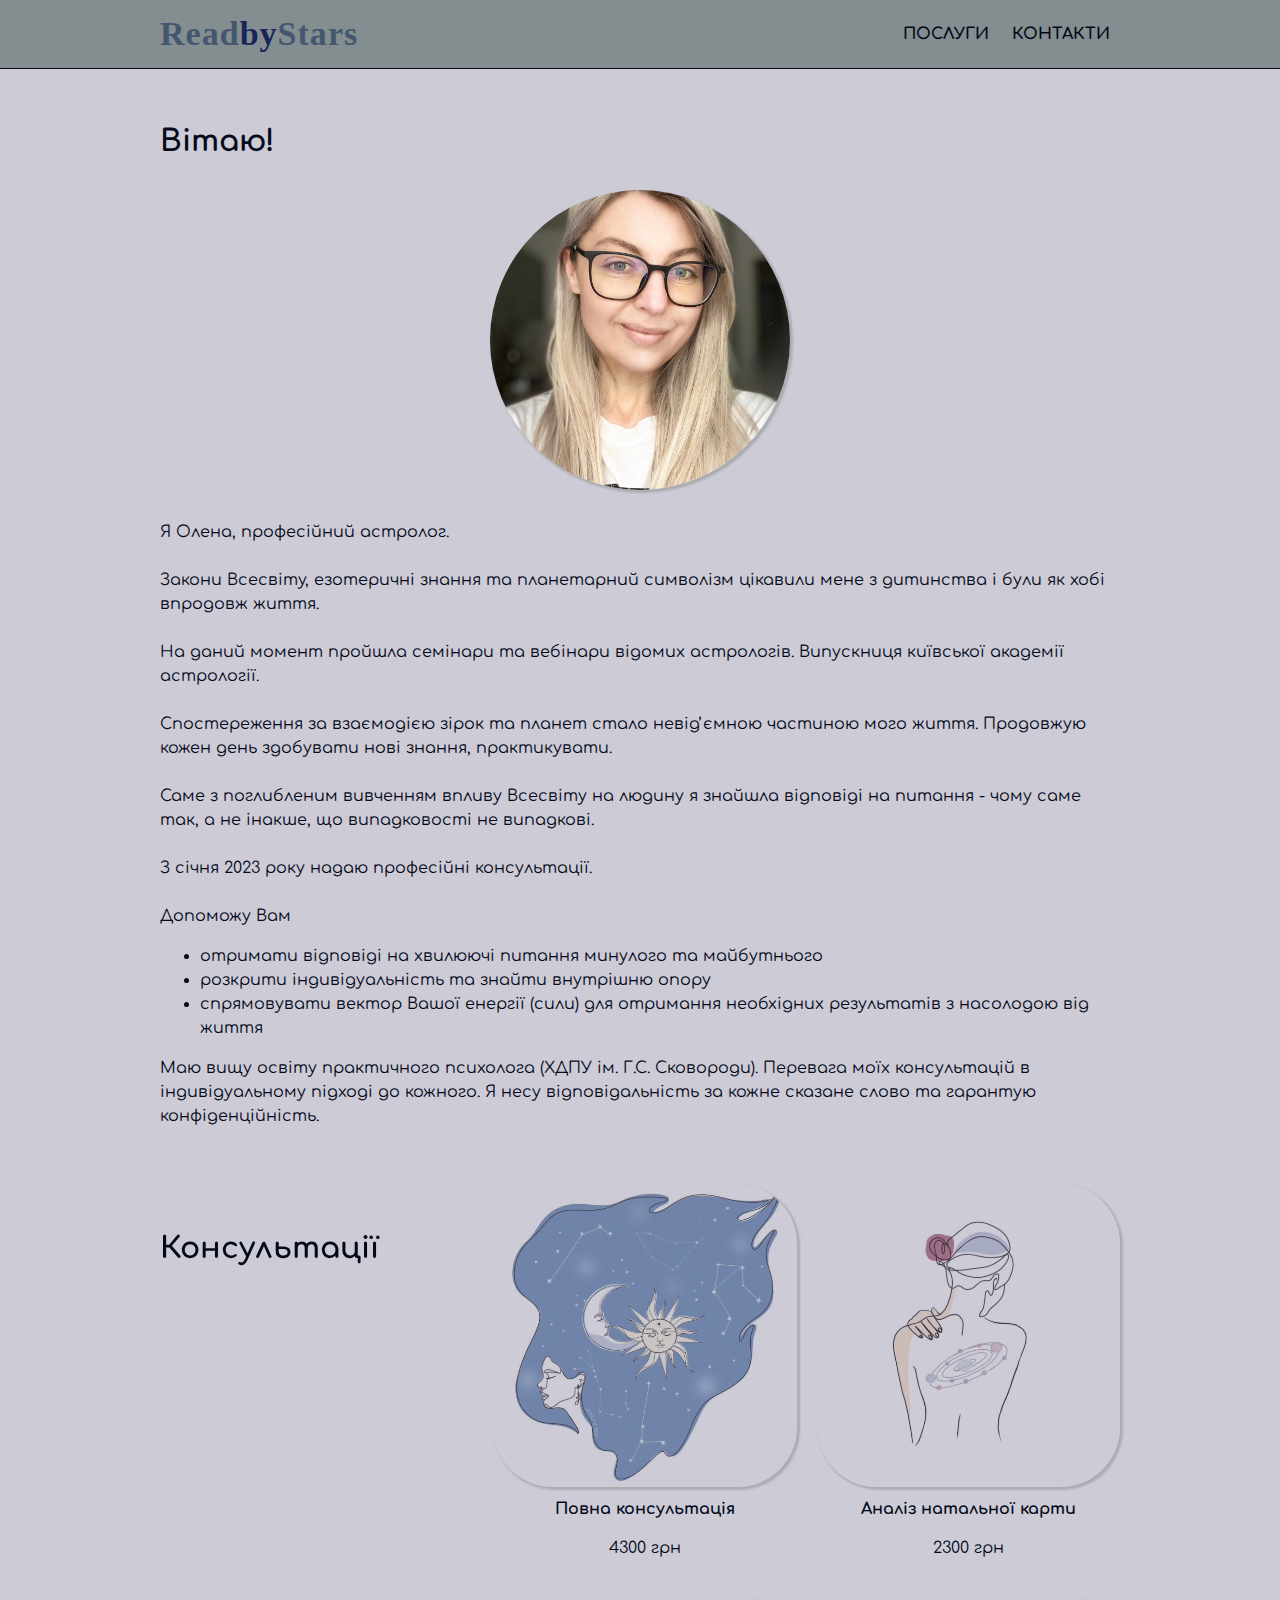
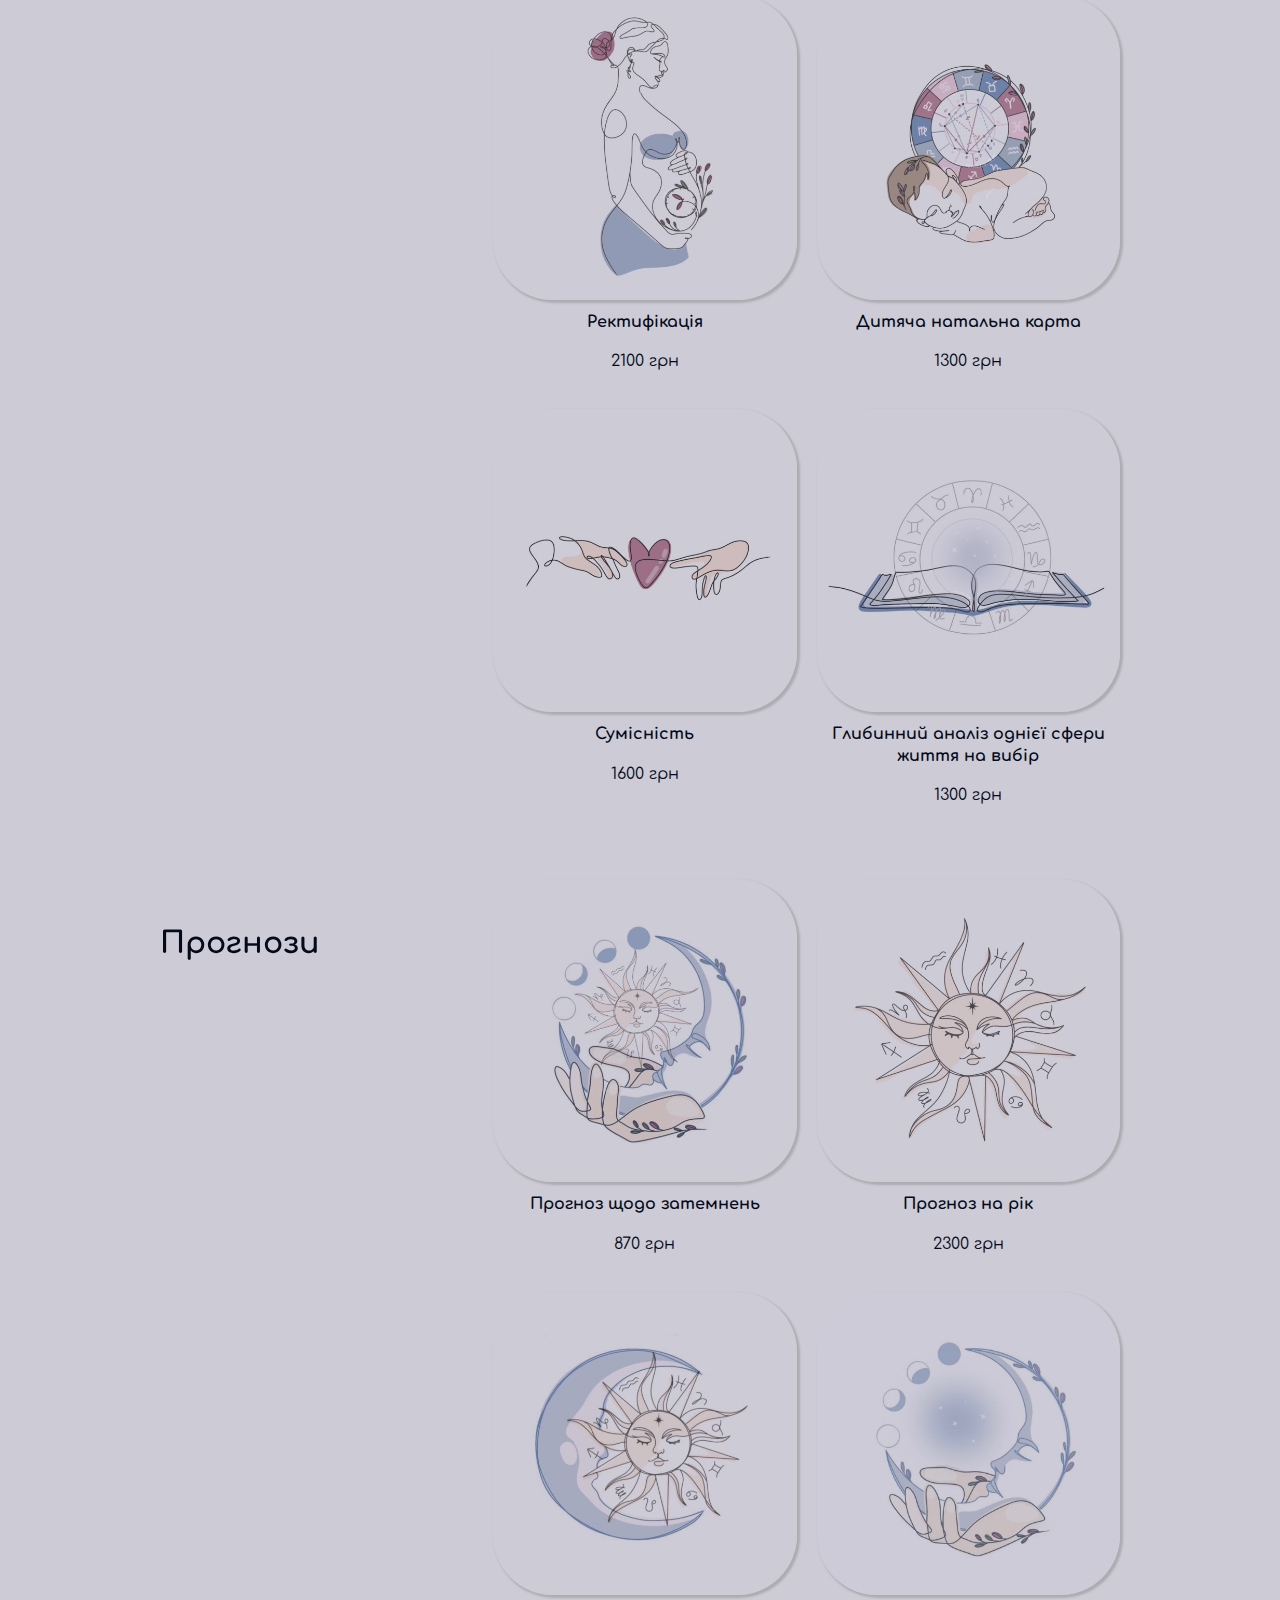
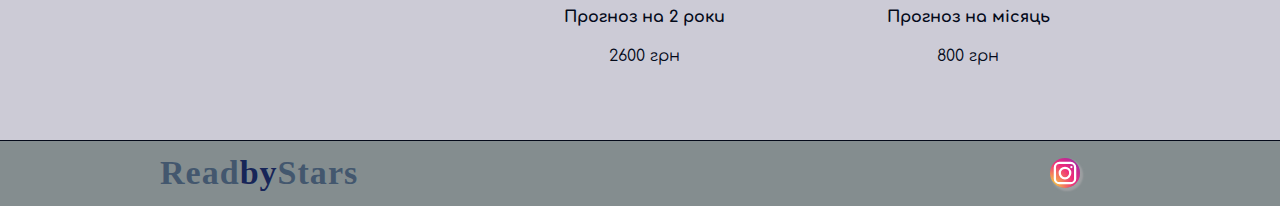
==== commit 6b027e29: "нові ціни" ====
--- a/services.html
+++ b/services.html
@@ -137,7 +137,7 @@
                     >Повна консультація</a
                   >
                 </h3>
-                <p>3700 грн</p>
+                <p>4300 грн</p>
               </div>
 
               <div id="service-0" class="modal" data-index="0">
@@ -166,10 +166,11 @@
                     </li>
                   </ul>
                   <ul>
-                    <li>Вартість: 3700 грн.</li>
+                    <li>Вартість: 4300 грн.</li>
                     <li>Час виконання: 2-3 тижні з дати оплати.</li>
                     <li>Формат: онлайн.</li>
                     <li>Тривалість: 1,5 - 2 години.</li>
+                    <li>Додається письмовий матеріал рекомендацій за потреби.</li>
                   </ul>
                   <div>
                     <button class="button">
@@ -197,7 +198,7 @@
                     >Аналіз натальної карти</a
                   >
                 </h3>
-                <p>2000 грн</p>
+                <p>2300 грн</p>
               </div>
 
               <div class="modal" id="service-2" data-index="2">
@@ -225,10 +226,11 @@
                     зростання та розвитку.
                   </p>
                   <ul>
-                    <li>Вартість: 2000 грн.</li>
+                    <li>Вартість: 2300 грн.</li>
                     <li>Час виконання: 2 тижні з дати оплати.</li>
                     <li>Формат: онлайн.</li>
                     <li>Тривалість: 1 - 2 години.</li>
+                    <li>Надається письмовий матеріал за потреби.</li>
                   </ul>
                   <button class="button">
                     <a href="tg://resolve?domain=@elen_readbystars">Замовити</a>
@@ -249,7 +251,7 @@
                     >Ректифікація</a
                   >
                 </h3>
-                <p>2000 грн</p>
+                <p>2100 грн</p>
               </div>
 
               <div class="modal" id="service-1" data-index="1">
@@ -281,7 +283,7 @@
                   </p>
 
                   <ul>
-                    <li>Вартість: 2000 грн.</li>
+                    <li>Вартість: 2100 грн.</li>
                     <li>Час виконання: 2 тижні з дати оплати.</li>
                     <li>Формат: онлайн.</li>
                     <li>Тривалість: 40-60 хвилин.</li>
@@ -306,7 +308,7 @@
                     >Дитяча натальна карта</a
                   >
                 </h3>
-                <p>1250 грн</p>
+                <p>1300 грн</p>
               </div>
 
               <div class="modal" id="service-3" data-index="3">
@@ -351,7 +353,7 @@
                     народження дитини.
                   </p>
                   <ul>
-                    <li>Вартість: 1250 грн.</li>
+                    <li>Вартість: 1300 грн.</li>
                     <li>Час виконання: 1 тиждень з дати оплати.</li>
                     <li>Формат: онлайн.</li>
                     <li>Тривалість: 1 година.</li>
@@ -367,7 +369,7 @@
 
             <article>
               <div class="service-image">
-                <img src="/images/6.jpeg" alt="Прогноз на рік" />
+                <img src="/images/6.jpeg" alt="Сумісність" />
               </div>
 
               <div class="service-info">
@@ -376,7 +378,7 @@
                     >Сумісність</a
                   >
                 </h3>
-                <p>1000 грн</p>
+                <p>1600 грн</p>
               </div>
 
               <div class="modal" id="service-5" data-index="5">
@@ -409,7 +411,7 @@
                     </li>
                   </ul>
                   <ul>
-                    <li>Вартість: 1000 грн.</li>
+                    <li>Вартість: 1600 грн.</li>
                     <li>Час виконання: 1 тиждень з дати оплати.</li>
                     <li>Формат: онлайн.</li>
                     <li>Тривалість: 1 година.</li>
@@ -425,7 +427,7 @@
 
             <article>
               <div class="service-image">
-                <img src="/images/5.jpeg" alt="Синастрія" />
+                <img src="/images/5.jpeg" alt="Глибинний аналіз однієї сфери життя на вибір" />
               </div>
 
               <div class="service-info">
@@ -434,7 +436,7 @@
                     >Глибинний аналіз однієї сфери життя на вибір</a
                   >
                 </h3>
-                <p>1000 грн</p>
+                <p>1300 грн</p>
               </div>
 
               <div class="modal" id="service-4" data-index="4">
@@ -453,7 +455,7 @@
                   </ul>
 
                   <ul>
-                    <li>Вартість: 1000 грн.</li>
+                    <li>Вартість: 1300 грн.</li>
                     <li>Час виконання: 1 тиждень з дати оплати.</li>
                     <li>Формат: онлайн.</li>
                     <li>Тривалість: 1 година.</li>
@@ -477,16 +479,16 @@
           <div class="service-grid">
             <article>
               <div class="service-image">
-                <img src="/images/7.jpeg" alt="Прогноз на рік" />
+                <img src="/images/7.jpeg" alt="Прогноз щодо затемнень" />
               </div>
 
               <div class="service-info">
                 <h3 class="service-title">
                   <a href="#service-6" class="service-link" id="link6"
-                    >Прогноз щодо затемнення</a
-                  >
-                </h3>
-                <p>450 грн</p>
+                    >Прогноз щодо затемнень</a
+                  >
+                </h3>
+                <p>870 грн</p>
               </div>
 
               <div class="modal" id="service-6" data-index="6">
@@ -505,7 +507,7 @@
                   </p>
 
                   <ul>
-                    <li>Вартість: 450 грн.</li>
+                    <li>Вартість: 870 грн.</li>
                     <li>Час виконання: 1 тиждень з дати оплати.</li>
                     <li>Формат: онлайн.</li>
                     <li>Тривалість: 30 хвилин.</li>
@@ -529,7 +531,7 @@
                     >Прогноз на рік</a
                   >
                 </h3>
-                <p>1800 грн</p>
+                <p>2300 грн</p>
               </div>
 
               <div class="modal" id="service-7" data-index="7">
@@ -559,10 +561,12 @@
                     , куди входить ректифікація та прогнозування на 2 роки.
                   </p>
                   <ul>
-                    <li>Вартість: 1800 грн.</li>
+                    <li>Вартість: 2300 грн.</li>
                     <li>Час виконання: 2 тижні з дати оплати.</li>
                     <li>Формат: онлайн.</li>
                     <li>Тривалість: 1-2 години.</li>
+                    <li>Додається письмовий матеріал рекомендацій за потреби.</li>
+
                   </ul>
                   <button class="button">
                     <a href="tg://resolve?domain=@elen_readbystars">Замовити</a>
@@ -583,7 +587,7 @@
                     >Прогноз на 2 роки</a
                   >
                 </h3>
-                <p>1900 грн</p>
+                <p>2600 грн</p>
               </div>
 
               <div class="modal" id="service-8" data-index="8">
@@ -604,10 +608,11 @@
                     прогнозування на 2 роки.
                   </p>
                   <ul>
-                    <li>Вартість: 1900 грн.</li>
+                    <li>Вартість: 2600 грн.</li>
                     <li>Час виконання: 2 тижні з дати оплати.</li>
                     <li>Формат: онлайн.</li>
                     <li>Тривалість: 1-2 години.</li>
+                    <li>Додається письмовий матеріал рекомендацій за потреби.</li>
                   </ul>
                   <button class="button">
                     <a href="tg://resolve?domain=@elen_readbystars">Замовити</a>
@@ -628,7 +633,7 @@
                     >Прогноз на місяць</a
                   >
                 </h3>
-                <p>400 грн</p>
+                <p>800 грн</p>
               </div>
 
               <div class="modal" id="service-9" data-index="9">
@@ -654,10 +659,11 @@
                     куди входить ректифікація, та прогнозування.
                   </p>
                   <ul>
-                    <li>Вартість: 400 грн.</li>
+                    <li>Вартість: 800 грн.</li>
                     <li>Час виконання: 1 тиждень з дати оплати.</li>
                     <li>Формат: онлайн.</li>
                     <li>Тривалість: 30 - 60 хвилин.</li>
+                    <li>Додається письмовий матеріал рекомендацій за потреби.</li>
                   </ul>
                   <button class="button">
                     <a href="tg://resolve?domain=@elen_readbystars">Замовити</a>
